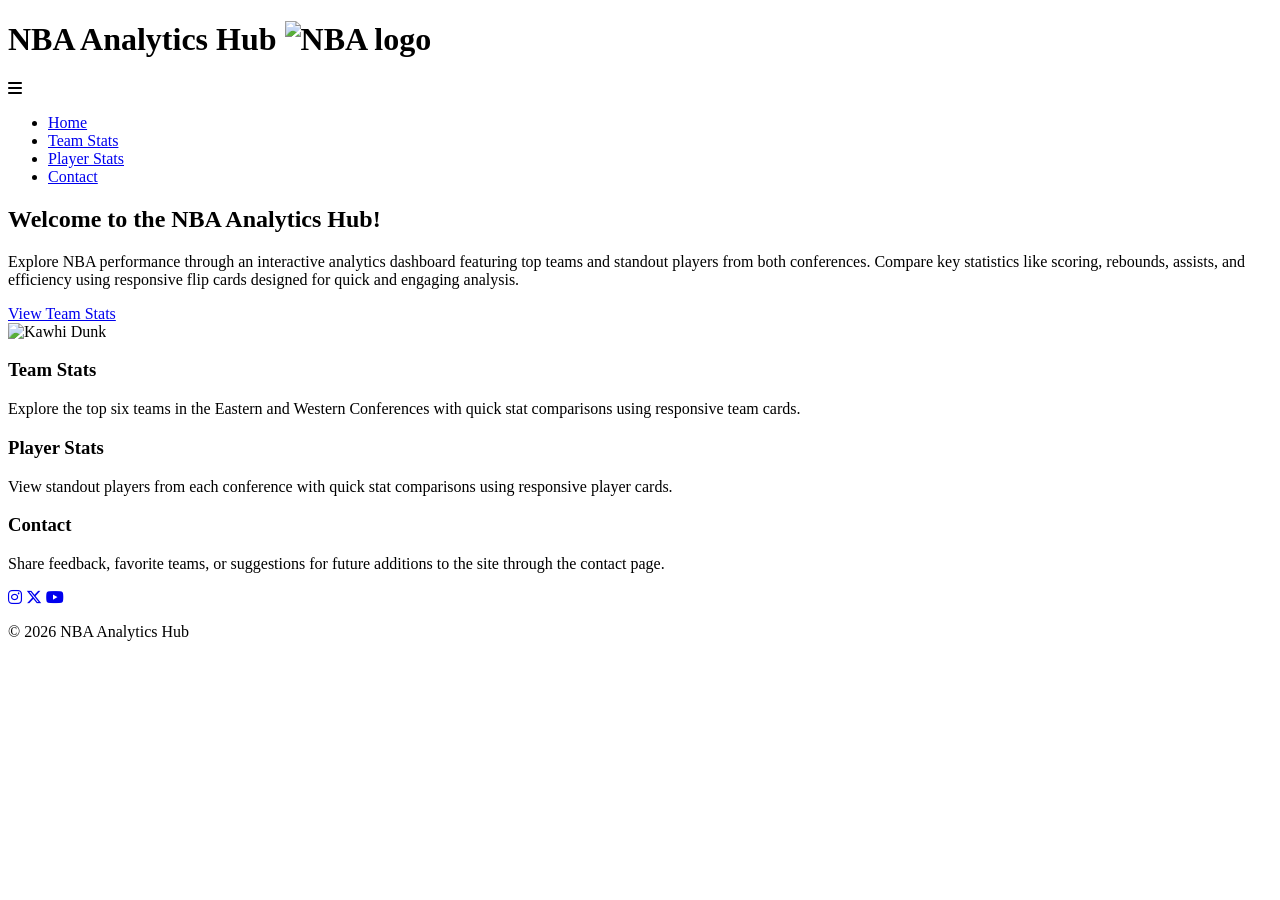
==== index.html @ 666988b6 "Add files via upload" ====
<!DOCTYPE html>
<html lang="en">
<head>
    <meta charset="UTF-8">
    <meta name="viewport" content="width=device-width, initial-scale=1.0">
    <title>NBA Analytics Hub</title>
    <link rel="icon" href="images/favicon.ico?v=1">
    <link rel="stylesheet" href="css/styles.css">
    <link rel="stylesheet" href="https://cdnjs.cloudflare.com/ajax/libs/font-awesome/6.5.0/css/all.min.css">
</head>
<body>
    <header>
        <h1 class="site-title">
    NBA Analytics Hub
    <img src="images/nba-logo.png" alt="NBA logo">
        </h1>
        <nav>
            <div class="hamburger">
                <i class="fa-solid fa-bars"></i>
            </div>
            <ul class="nav-links">
                <li><a href="index.html">Home</a></li>
                <li><a href="team-stats.html">Team Stats</a></li>
                <li><a href="players.html">Player Stats</a></li>
                <li><a href="contact.html">Contact</a></li>
            </ul>
        </nav>
    </header>

    <main>
        <section class="hero">
            <div class="hero-text">
                <h2>Welcome to the NBA Analytics Hub!</h2>
                <p>
                    Explore NBA performance through an interactive analytics dashboard featuring top teams 
                    and standout players from both conferences. Compare key statistics like scoring, rebounds, 
                    assists, and efficiency using responsive flip cards designed for quick and engaging analysis.
                </p>
                <a href="team-stats.html" class="cta-button">View Team Stats</a>
            </div>
            <div class="hero-image">
                <img src="images/kawhi-dunk1.png" alt="Kawhi Dunk">
            </div>
        </section>

        <section class="home-overview">
            <div class="info-card">
                <h3>Team Stats</h3>
                <p>
                    Explore the top six teams in the Eastern and Western Conferences with
                    quick stat comparisons using responsive team cards.
                </p>
            </div>

            <div class="info-card">
                <h3>Player Stats</h3>
                <p>
                    View standout players from each conference with 
                    quick stat comparisons using responsive player cards.
                </p>
            </div>

            <div class="info-card">
                <h3>Contact</h3>
                <p>
                    Share feedback, favorite teams, or suggestions for future additions to
                    the site through the contact page.
                </p>
            </div>
        </section>
    </main>

    <footer>
        <div class="social-icons">
            <a href="https://www.instagram.com/nba/" target="_blank"><i class="fa-brands fa-instagram"></i></a>
            <a href="https://twitter.com/NBA" target="_blank"><i class="fa-brands fa-x-twitter"></i></a>
            <a href="https://www.youtube.com/user/NBA" target="_blank"><i class="fa-brands fa-youtube"></i></a>
        </div>
        <p>&copy; 2026 NBA Analytics Hub</p>
    </footer>

    <script src="js/menu.js"></script>
</body>
</html>
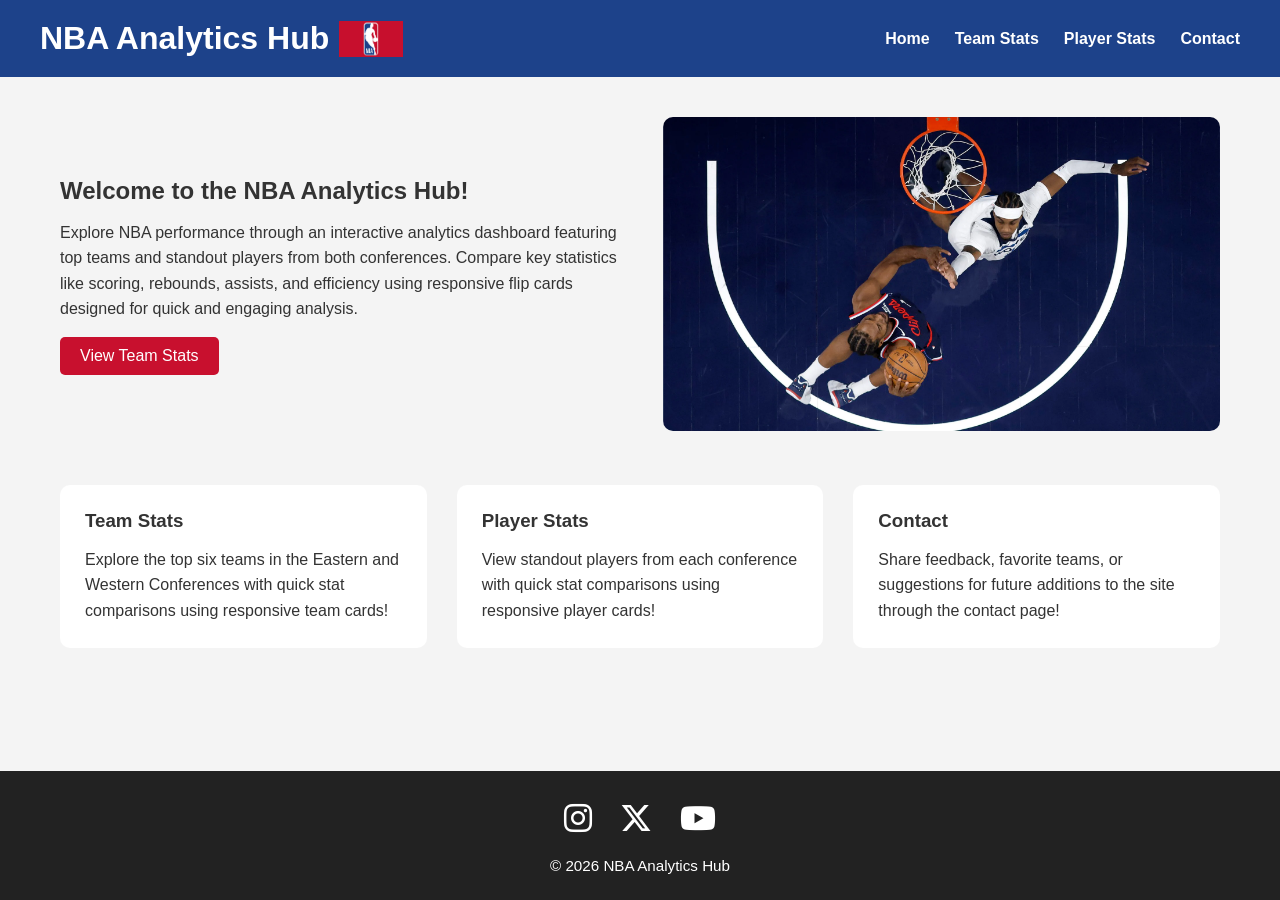
==== commit 190fef29: "Fix HTML encoding issues in index.html" ====
--- a/index.html
+++ b/index.html
@@ -48,7 +48,7 @@
                 <h3>Team Stats</h3>
                 <p>
                     Explore the top six teams in the Eastern and Western Conferences with
-                    quick stat comparisons using responsive team cards.
+                    quick stat comparisons using responsive team cards!
                 </p>
             </div>
 
@@ -56,7 +56,7 @@
                 <h3>Player Stats</h3>
                 <p>
                     View standout players from each conference with 
-                    quick stat comparisons using responsive player cards.
+                    quick stat comparisons using responsive player cards!
                 </p>
             </div>
 
@@ -64,7 +64,7 @@
                 <h3>Contact</h3>
                 <p>
                     Share feedback, favorite teams, or suggestions for future additions to
-                    the site through the contact page.
+                    the site through the contact page!
                 </p>
             </div>
         </section>
@@ -81,4 +81,5 @@
 
     <script src="js/menu.js"></script>
 </body>
-</html>+
+</html>
--- a/css/styles.css
+++ b/css/styles.css
@@ -0,0 +1,426 @@
+﻿* {
+  margin: 0;
+  padding: 0;
+  box-sizing: border-box;
+}
+
+html,
+body {
+  height: 100%;
+}
+
+body {
+  font-family: Arial, Helvetica, sans-serif;
+  background: #f4f4f4;
+  color: #333;
+  min-height: 100vh;
+  display: flex;
+  flex-direction: column;
+}
+
+main {
+  padding: 40px 60px;
+  flex: 1;
+  width: 100%;
+  max-width: 1700px;
+  margin: 0 auto;
+}
+
+h1,
+h2,
+h3 {
+  margin-bottom: 15px;
+}
+
+p {
+  line-height: 1.6;
+}
+
+/* HEADER */
+
+header {
+  background: #1d428a;
+  color: white;
+  padding: 20px 40px;
+  display: flex;
+  justify-content: space-between;
+  align-items: center;
+}
+
+nav {
+  display: flex;
+  align-items: center;
+}
+
+nav .nav-links {
+  display: flex;
+  list-style: none;
+  gap: 25px;
+}
+
+nav .nav-links a {
+  text-decoration: none;
+  color: white;
+  font-weight: 600;
+}
+
+nav .nav-links a:hover {
+  color: #c8102e;
+}
+
+.hamburger {
+  display: none;
+  font-size: 24px;
+  cursor: pointer;
+}
+
+/* HOME PAGE */
+
+.hero {
+  display: flex;
+  justify-content: space-between;
+  align-items: center;
+  gap: 40px;
+  margin-bottom: 50px;
+}
+
+.hero img {
+  width: 100%;
+  border-radius: 10px;
+}
+
+.cta-button {
+  display: inline-block;
+  margin-top: 15px;
+  padding: 10px 20px;
+  background: #c8102e;
+  color: white;
+  text-decoration: none;
+  border-radius: 5px;
+}
+
+.home-overview {
+  display: flex;
+  gap: 30px;
+}
+
+.info-card {
+  background: white;
+  padding: 25px;
+  border-radius: 10px;
+  flex: 1;
+}
+
+/* PAGE INTRO */
+
+.page-intro {
+  text-align: center;
+  max-width: 900px;
+  margin: 0 auto 40px auto;
+}
+
+/* TEAM + PLAYER CARDS */
+
+.conference-layout {
+  display: flex;
+  justify-content: center;
+  align-items: flex-start;
+  gap: 90px;
+  width: 100%;
+}
+
+.conference-column {
+  display: flex;
+  flex-direction: column;
+  align-items: center;
+}
+
+.conference-column h3 {
+  margin-bottom: 20px;
+  font-size: 1.25rem;
+}
+
+.card-grid {
+  display: grid;
+  grid-template-columns: repeat(3, 240px);
+  gap: 28px;
+  justify-content: center;
+}
+
+.flip-card {
+  perspective: 1000px;
+  width: 240px;
+  height: 290px;
+  transition: transform 0.2s ease;
+}
+
+.flip-card:hover {
+  transform: translateY(-6px);
+}
+
+.flip-card:hover .flip-card-inner {
+  transform: rotateY(180deg);
+}
+
+.flip-card-inner {
+  position: relative;
+  width: 100%;
+  height: 100%;
+  transform-style: preserve-3d;
+  transition: transform 0.6s;
+}
+
+.flip-card-front,
+.flip-card-back {
+  position: absolute;
+  width: 100%;
+  height: 100%;
+  border-radius: 12px;
+  background: white;
+  box-shadow: 0 8px 18px rgba(0, 0, 0, 0.14);
+  display: flex;
+  flex-direction: column;
+  justify-content: center;
+  align-items: center;
+  text-align: center;
+  padding: 18px;
+  backface-visibility: hidden;
+}
+
+.flip-card-back {
+  transform: rotateY(180deg);
+}
+
+.flip-card-front img {
+  width: 125px;
+  height: 125px;
+  object-fit: contain;
+  margin-bottom: 14px;
+  display: block;
+}
+
+.flip-card-front h4 {
+  font-size: 1rem;
+  margin-top: 6px;
+}
+
+.flip-card-back p {
+  margin: 5px 0;
+  font-size: 1rem;
+}
+
+/* CONTACT PAGE */
+
+.contact-section {
+  display: flex;
+  justify-content: center;
+  align-items: flex-start;
+  gap: 60px;
+  max-width: 1000px;
+  margin: 40px auto 0 auto;
+  width: 100%;
+
+  /* dashboard style card */
+  background: white;
+  padding: 30px;
+  border-radius: 12px;
+  box-shadow: 0 8px 18px rgba(0,0,0,0.12);
+}
+
+.contact-section form {
+  width: 100%;
+  max-width: 420px;
+}
+
+.contact-info {
+  width: 100%;
+  max-width: 320px;
+  display: flex;
+  flex-direction: column;
+  align-items: center;
+  text-align: center;
+}
+
+form {
+  display: flex;
+  flex-direction: column;
+}
+
+form label {
+  margin-bottom: 6px;
+  font-weight: 600;
+}
+
+form input,
+form textarea {
+  width: 100%;
+  padding: 14px 16px;
+  margin-bottom: 16px;
+  border: 1px solid #ccc;
+  border-radius: 6px;
+  font-size: 1.05rem;
+}
+
+form textarea {
+  min-height: 160px;
+  resize: vertical;
+}
+
+form button {
+  margin-top: 10px;
+  padding: 14px;
+  background: #1d428a;
+  color: white;
+  border: none;
+  border-radius: 6px;
+  font-size: 1.05rem;
+  cursor: pointer;
+}
+
+form button:hover {
+  background: #c8102e;
+}
+
+/* CONNECT WITH US ICONS */
+
+.contact-info .social-icons {
+  margin-top: 10px;
+  display: flex;
+  justify-content: center;
+  gap: 20px;
+}
+
+.contact-info .social-icons a {
+  color: #1d428a;
+  font-size: 28px;
+}
+
+.contact-info .social-icons a:hover {
+  color: #c8102e;
+}
+
+/* FOOTER */
+
+footer {
+  margin-top: 50px;
+  background: #222;
+  color: white;
+  text-align: center;
+  padding: 30px 20px 22px;
+}
+
+.social-icons {
+  display: flex;
+  justify-content: center;
+  align-items: center;
+  gap: 28px;
+  margin-bottom: 16px;
+}
+
+.social-icons a {
+  color: white;
+  font-size: 32px;
+  transition: color 0.2s ease, transform 0.2s ease;
+}
+
+.social-icons a:hover {
+  color: #c8102e;
+  transform: translateY(-3px);
+}
+
+footer p {
+  margin: 0;
+  font-size: 0.95rem;
+}
+
+/* RESPONSIVE */
+
+@media (max-width: 1100px) {
+
+  .conference-layout {
+    flex-direction: column;
+    align-items: center;
+    gap: 50px;
+  }
+
+}
+
+@media (max-width: 768px) {
+
+  main {
+    padding: 30px 20px;
+  }
+
+  .hero {
+    flex-direction: column;
+  }
+
+  .home-overview {
+    flex-direction: column;
+  }
+
+  .card-grid {
+    grid-template-columns: repeat(2, 220px);
+    gap: 20px;
+  }
+
+  .flip-card {
+    width: 220px;
+    height: 270px;
+  }
+
+  .flip-card-front img {
+    width: 110px;
+    height: 110px;
+  }
+
+  .contact-section {
+    flex-direction: column;
+    align-items: center;
+    gap: 30px;
+    padding: 24px;
+  }
+
+  .contact-section form,
+  .contact-info {
+    max-width: 500px;
+    width: 100%;
+  }
+
+  .nav-links {
+    display: none;
+    flex-direction: column;
+    position: absolute;
+    right: 20px;
+    top: 70px;
+    background: #1d428a;
+    padding: 20px;
+    border-radius: 8px;
+    width: 200px;
+  }
+
+  .nav-links.active {
+    display: flex;
+  }
+
+  .hamburger {
+    display: block;
+    color: white;
+  }
+
+  .social-icons a {
+    font-size: 28px;
+  }
+}
+.site-title {
+display:flex;
+align-items:center;
+gap:10px;
+margin:0;
+}
+
+.site-title img{
+height:36px;
+width:auto;
+display:block;
+}
